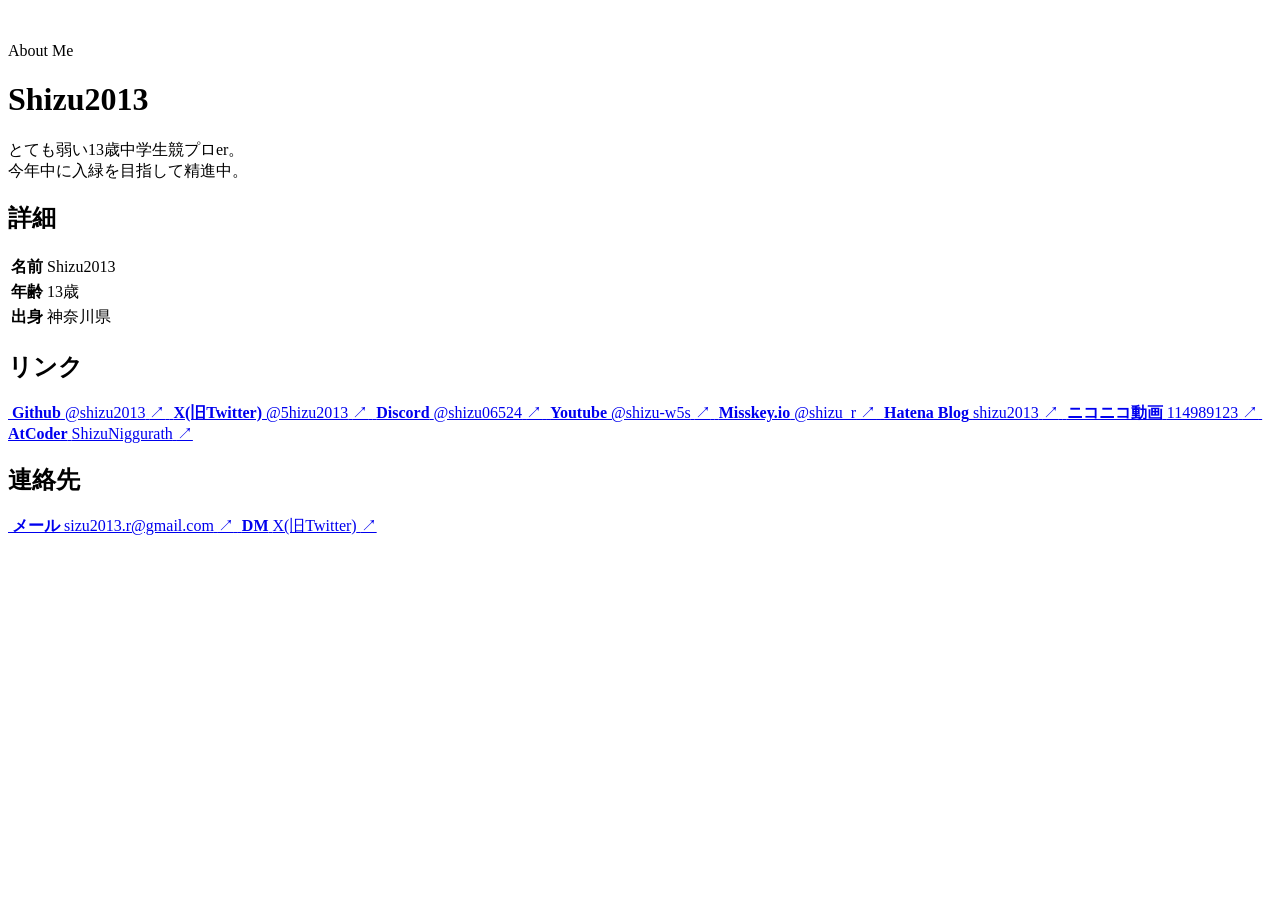
==== index.html @ 533e137e "Create index.html for personal webpage This is a new HTML file that serves as a personal webpage, de" ====
<!DOCTYPE html>
<html lang="ja">
<head>
    <meta charset="UTF-8">
    <meta name="viewport" content="width=device-width, initial-scale=1.0">
    <title>About Me</title>
    <link rel="stylesheet" href="/main.css" />
</head>
<body>
    <header class="hero">
        <img class="hero__icon" src="Image/Shizu2013.png" alt="" />

        <div class="hero__text">
            <p class="hero__label">About Me</p>
            <h1>Shizu2013</h1>
            <p class="hero__tagline">とても弱い13歳中学生競プロer。<br>今年中に入緑を目指して精進中。</p>
        </div>
    </header>

    <div class="aboutme">
        <h2 class="about_label">詳細</h2>
        <table class="about_table">
            <tbody>
                <tr>
                    <th scope="row">名前</th>
                    <td>Shizu2013</td>
                </tr>
                <tr>
                    <th scope="row">年齢</th>
                    <td>13歳</td>
                </tr>
                <tr>
                    <th scope="row">出身</th>
                    <td>神奈川県</td>
                </tr>
            </tbody>
        </table>
    </div>

    <div class="Link">
        <h2 class="Link_label">リンク</h2>

        <a class="account-card" href="https://github.com/shizu2013"
            target="_blank" rel="noopener noreferrer">
            <span class="account-card__icon" aria-hidden="true">
                <img class="account-card__icon" src="Image/github.com-default.ico" alt="" />
            </span>
            <span class="account-card__text">
                <strong class="account-card__site">Github</strong>
                <span class="account-card__name">@shizu2013</span>
            </span>
            <span class="account-card__arrow" aria-hidden="true">↗︎</span>
        </a>
        <a class="account-card" href="https://x.com/5hizu2013"
            target="_blank" rel="noopener noreferrer">
            <span class="account-card__icon" aria-hidden="true">
                <img class="account-card__icon" src="Image/X.png" alt="" />
            </span>
            <span class="account-card__text">
                <strong class="account-card__site">X(旧Twitter)</strong>
                <span class="account-card__name">@5hizu2013</span>
            </span>
            <span class="account-card__arrow" aria-hidden="true">↗︎</span>
        </a>
        <a class="account-card" href="https://discord.com/users/1508091817671921699"
            target="_blank" rel="noopener noreferrer">
            <span class="account-card__icon" aria-hidden="true">
                <img class="account-card__icon" src="Image/Discord.png" alt="" />
            </span>
            <span class="account-card__text">
                <strong class="account-card__site">Discord</strong>
                <span class="account-card__name">@shizu06524</span>
            </span>
            <span class="account-card__arrow" aria-hidden="true">↗︎</span>
        </a>
        <a class="account-card" href="https://www.youtube.com/@shizu-w5s"
            target="_blank" rel="noopener noreferrer">
            <span class="account-card__icon" aria-hidden="true">
                <img class="account-card__icon" src="Image/Youtube.ico" alt="" />
            </span>
            <span class="account-card__text">
                <strong class="account-card__site">Youtube</strong>
                <span class="account-card__name">@shizu-w5s</span>
            </span>
            <span class="account-card__arrow" aria-hidden="true">↗︎</span>
        </a>
        <a class="account-card" href="https://misskey.io/@shizu_r"
            target="_blank" rel="noopener noreferrer">
            <span class="account-card__icon" aria-hidden="true">
                <img class="account-card__icon" src="Image/misskeyio.png" alt="" />
            </span>
            <span class="account-card__text">
                <strong class="account-card__site">Misskey.io</strong>
                <span class="account-card__name">@shizu_r</span>
            </span>
            <span class="account-card__arrow" aria-hidden="true">↗︎</span>
        </a>
        <a class="account-card" href="https://shizu2013.hatenablog.com/"
            target="_blank" rel="noopener noreferrer">
            <span class="account-card__icon" aria-hidden="true">
                <img class="account-card__icon" src="Image/HatenaBlog.png" alt="" />
            </span>
            <span class="account-card__text">
                <strong class="account-card__site">Hatena Blog</strong>
                <span class="account-card__name">shizu2013</span>
            </span>
            <span class="account-card__arrow" aria-hidden="true">↗︎</span>
        </a>
        <a class="account-card" href="https://www.nicovideo.jp/user/144989123"
            target="_blank" rel="noopener noreferrer">
            <span class="account-card__icon" aria-hidden="true">
                <img class="account-card__icon" src="Image/niconico.png" alt="" />
            </span>
            <span class="account-card__text">
                <strong class="account-card__site">ニコニコ動画</strong>
                <span class="account-card__name">114989123</span>
            </span>
            <span class="account-card__arrow" aria-hidden="true">↗︎</span>
        </a>
        <a class="account-card" href="https://atcoder.jp/users/ShizuNiggurath"
            target="_blank" rel="noopener noreferrer">
            <span class="account-card__icon" aria-hidden="true">
                <img class="account-card__icon" src="Image/AtCoder.png" alt="" />
            </span>
            <span class="account-card__text">
                <strong class="account-card__site">AtCoder</strong>
                <span class="account-card__name">ShizuNiggurath</span>
            </span>
            <span class="account-card__arrow" aria-hidden="true">↗︎</span>
        </a>
    </div>

    <div class="contact">
        <h2>連絡先</h2>
        <a class="account-card" href="mailto:sizu2013.r@gmail.com"
            target="_blank" rel="noopener noreferrer">
            <span class="account-card__icon" aria-hidden="true">
                <img class="account-card__icon" src="Image/mail_24.png" alt="" />
            </span>
            <span class="account-card__text">
                <strong class="account-card__site">メール</strong>
                <span class="account-card__name">sizu2013.r@gmail.com</span>
            </span>
            <span class="account-card__arrow" aria-hidden="true">↗︎</span>
        </a>
        <a class="account-card" href="https://x.com/5hizu2013"
            target="_blank" rel="noopener noreferrer">
            <span class="account-card__icon" aria-hidden="true">
                <img class="account-card__icon" src="Image/mail_24.png" alt="" />
            </span>
            <span class="account-card__text">
                <strong class="account-card__site">DM</strong>
                <span class="account-card__name">X(旧Twitter)</span>
            </span>
            <span class="account-card__arrow" aria-hidden="true">↗︎</span>
        </a>
    </div>
</body>
</html>
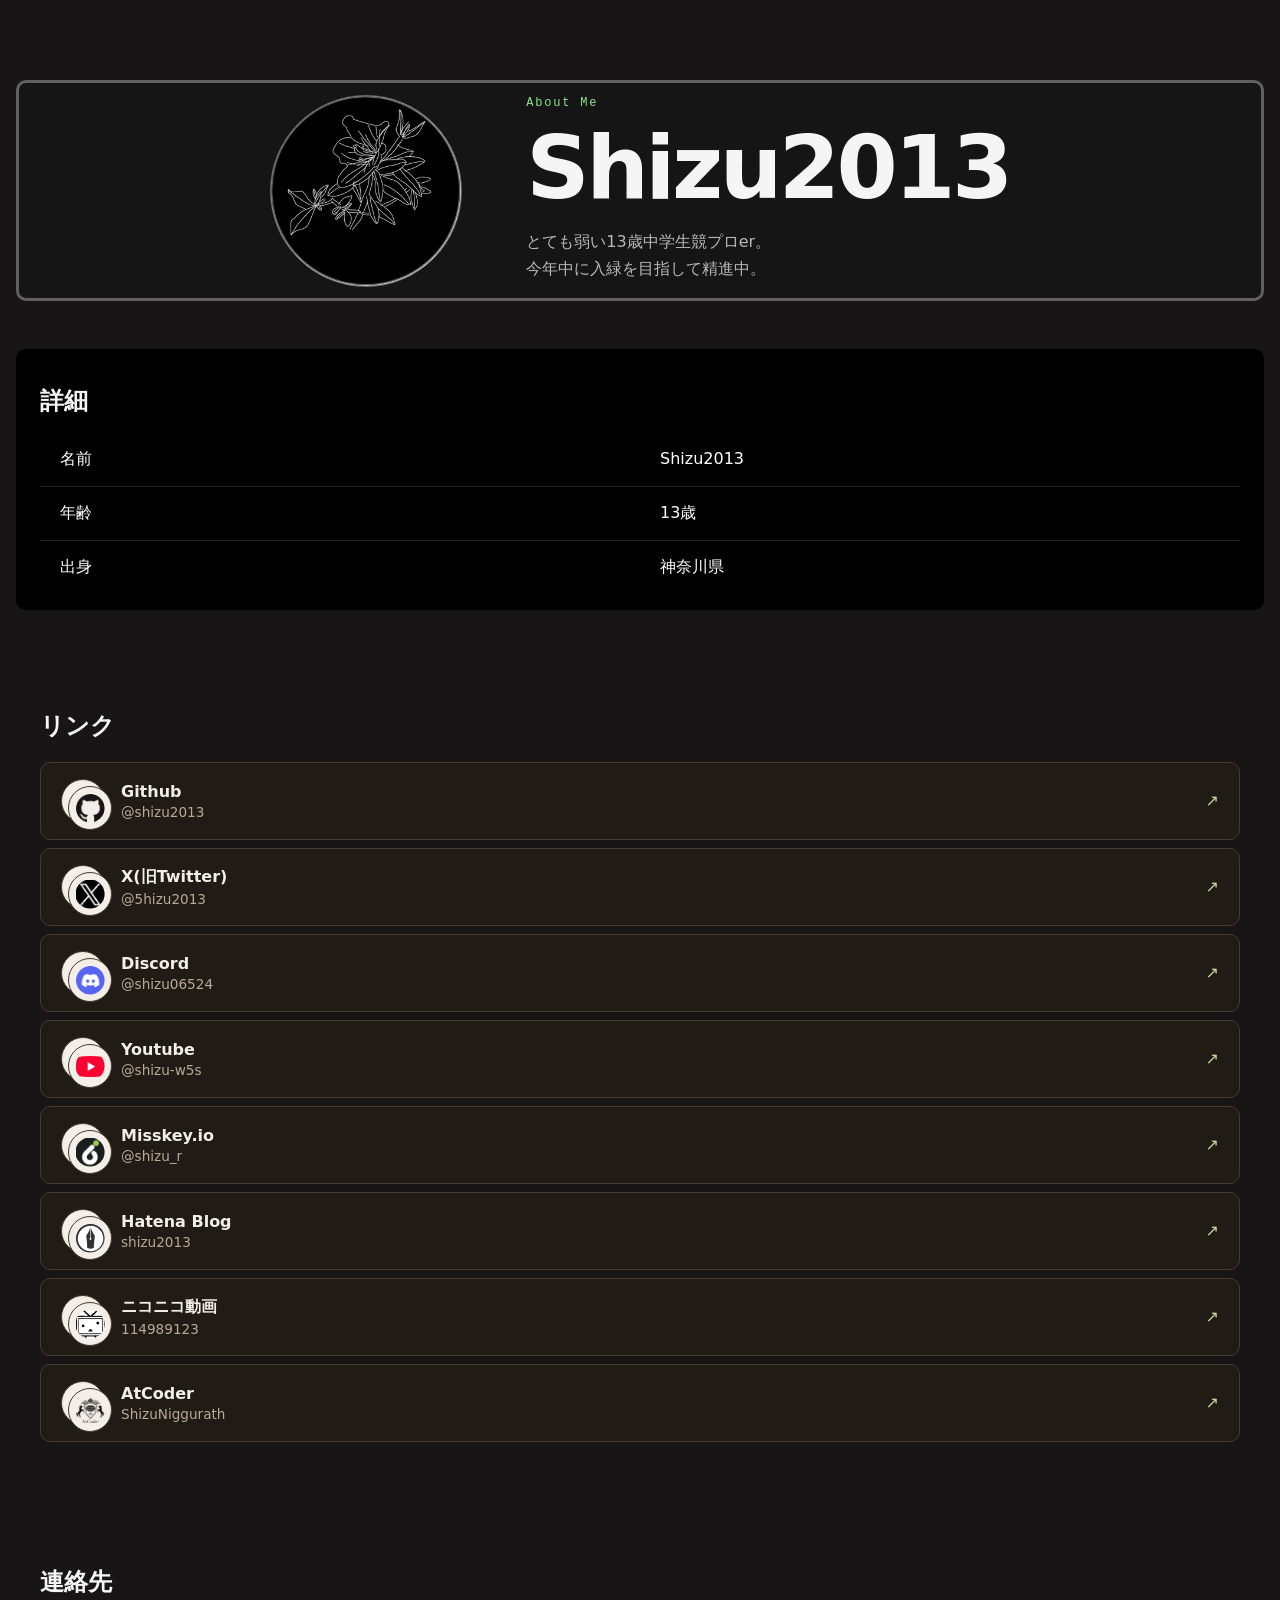
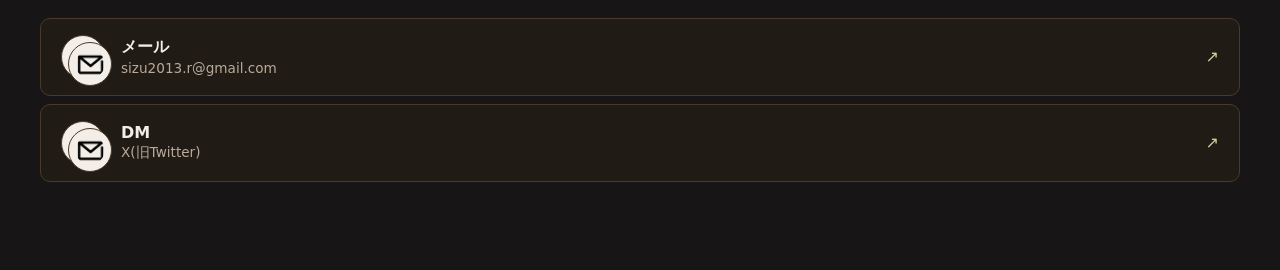
==== commit 958c71a9: "Update stylesheet link path in index.html" ====
--- a/index.html
+++ b/index.html
@@ -4,7 +4,7 @@
     <meta charset="UTF-8">
     <meta name="viewport" content="width=device-width, initial-scale=1.0">
     <title>About Me</title>
-    <link rel="stylesheet" href="/main.css" />
+    <link rel="stylesheet" href="./main.css" />
 </head>
 <body>
     <header class="hero">
--- a/main.css
+++ b/main.css
@@ -0,0 +1,172 @@
+* {
+    box-sizing: border-box;
+}
+
+.hero {
+    display: flex;
+    align-items: center;
+    gap: clamp(1.5rem, 5vw, 4rem);
+    width: min(100% - 2rem);
+    margin: 5rem auto 3rem;
+    padding: 0 1.5rem;
+    justify-content: center;
+    border: solid 3px #606060;
+    border-radius: 10px;
+    background: #151515;
+}
+
+.hero__icon {
+    width: clamp(6rem, 20vw, 12rem);
+    aspect-ratio: 1;
+    object-fit: cover;
+    border: 1px solid #666;
+    border-radius: 50%;
+}
+
+.hero__text h1 {
+    margin: 0;
+    color: #f5f5f5;
+    font-size: clamp(2.5rem, 8vw, 5.5rem);
+    line-height: 1;
+    letter-spacing: -0.04em;
+}
+
+.hero__label {
+    color: #8be28b;
+    font: 0.75rem/1.4 monospace;
+    letter-spacing: 0.15em;
+}
+
+.hero__tagline {
+    color: #b8b8b8;
+    line-height: 1.7;
+}
+
+.aboutme {
+    width: calc(100% - 2rem);
+    margin: 0 auto 4rem;
+    padding: 1rem 1.5rem;
+    background: #000000;
+    border: 0px solid #493a2d;
+    border-radius: 10px;
+}
+
+.about_label {
+    margin-bottom: 1rem;
+}
+
+.about_table {
+    width: 100%;
+    border-collapse: collapse;
+    background: transparent;
+    border: 0;
+}
+
+.about_table th,
+.about_table td {
+    padding: 1rem 1.25rem;
+    border: 0;
+    border-bottom: 1px solid #252525;
+    text-align: left;
+    vertical-align: top;
+}
+
+.about_table th {
+    width: 50%;
+    color: #FFFFFF;
+    font-weight: 500;
+}
+
+.about_table td {
+    color: #FFFFFF;
+}
+
+.about_table tr:last-child th,
+.about_table tr:last-child td {
+    border-bottom: 0;
+}
+
+@media (max-width: 560px) {
+    .about_table th,
+    .about_table td {
+        padding: 0.8rem;
+    }
+}
+
+.Link {
+    width: calc(100% - 2rem);
+    margin: 0 auto 4rem;
+    padding: 1rem 1.5rem;
+}
+
+.account-card {
+    display: flex;
+    align-items: center;
+    gap: 1rem;
+    padding: 1rem 1.25rem;
+    margin-block: 0.5rem;
+    color: #f3eee7;
+    text-decoration: none;
+    background: #211b16;
+    border: 1px solid #493a2d;
+    border-radius: 10px;
+}
+
+.account-card__icon {
+    width: 2.75rem;
+    height: 2.75rem;
+    padding: 0.4rem;
+    object-fit: contain;
+    background: #f3eee7;
+    border: 1px solid #493a2d;
+    border-radius: 50%;
+}
+
+.account-card__text {
+    display: grid;
+    gap: 0.15rem;
+}
+
+.account-card__name {
+    color: #b8aa9a;
+    font-size: 0.85rem;
+}
+
+.account-card__arrow {
+    margin-left: auto;
+    color: #c5d59c;
+}
+
+.account-card:hover {
+    background: #292119;
+    border-color: #c5d59c;
+}
+
+.contact {
+    width: calc(100% - 2rem);
+    margin: 0 auto 4rem;
+    padding: 1rem 1.5rem;
+}
+
+body {
+    margin: 0;
+    background: #171515;
+    color: #f5f5f5;
+    font-family: system-ui, sans-serif;
+}
+
+@media (max-width: 560px) {
+    .hero {
+        align-items: flex-start;
+        gap: 1rem;
+        margin-top: 3rem;
+    }
+
+    .hero__icon {
+        width: 5rem;
+    }
+
+    .hero__text h1 {
+        font-size: clamp(2rem, 9vw, 3rem);
+    }
+}
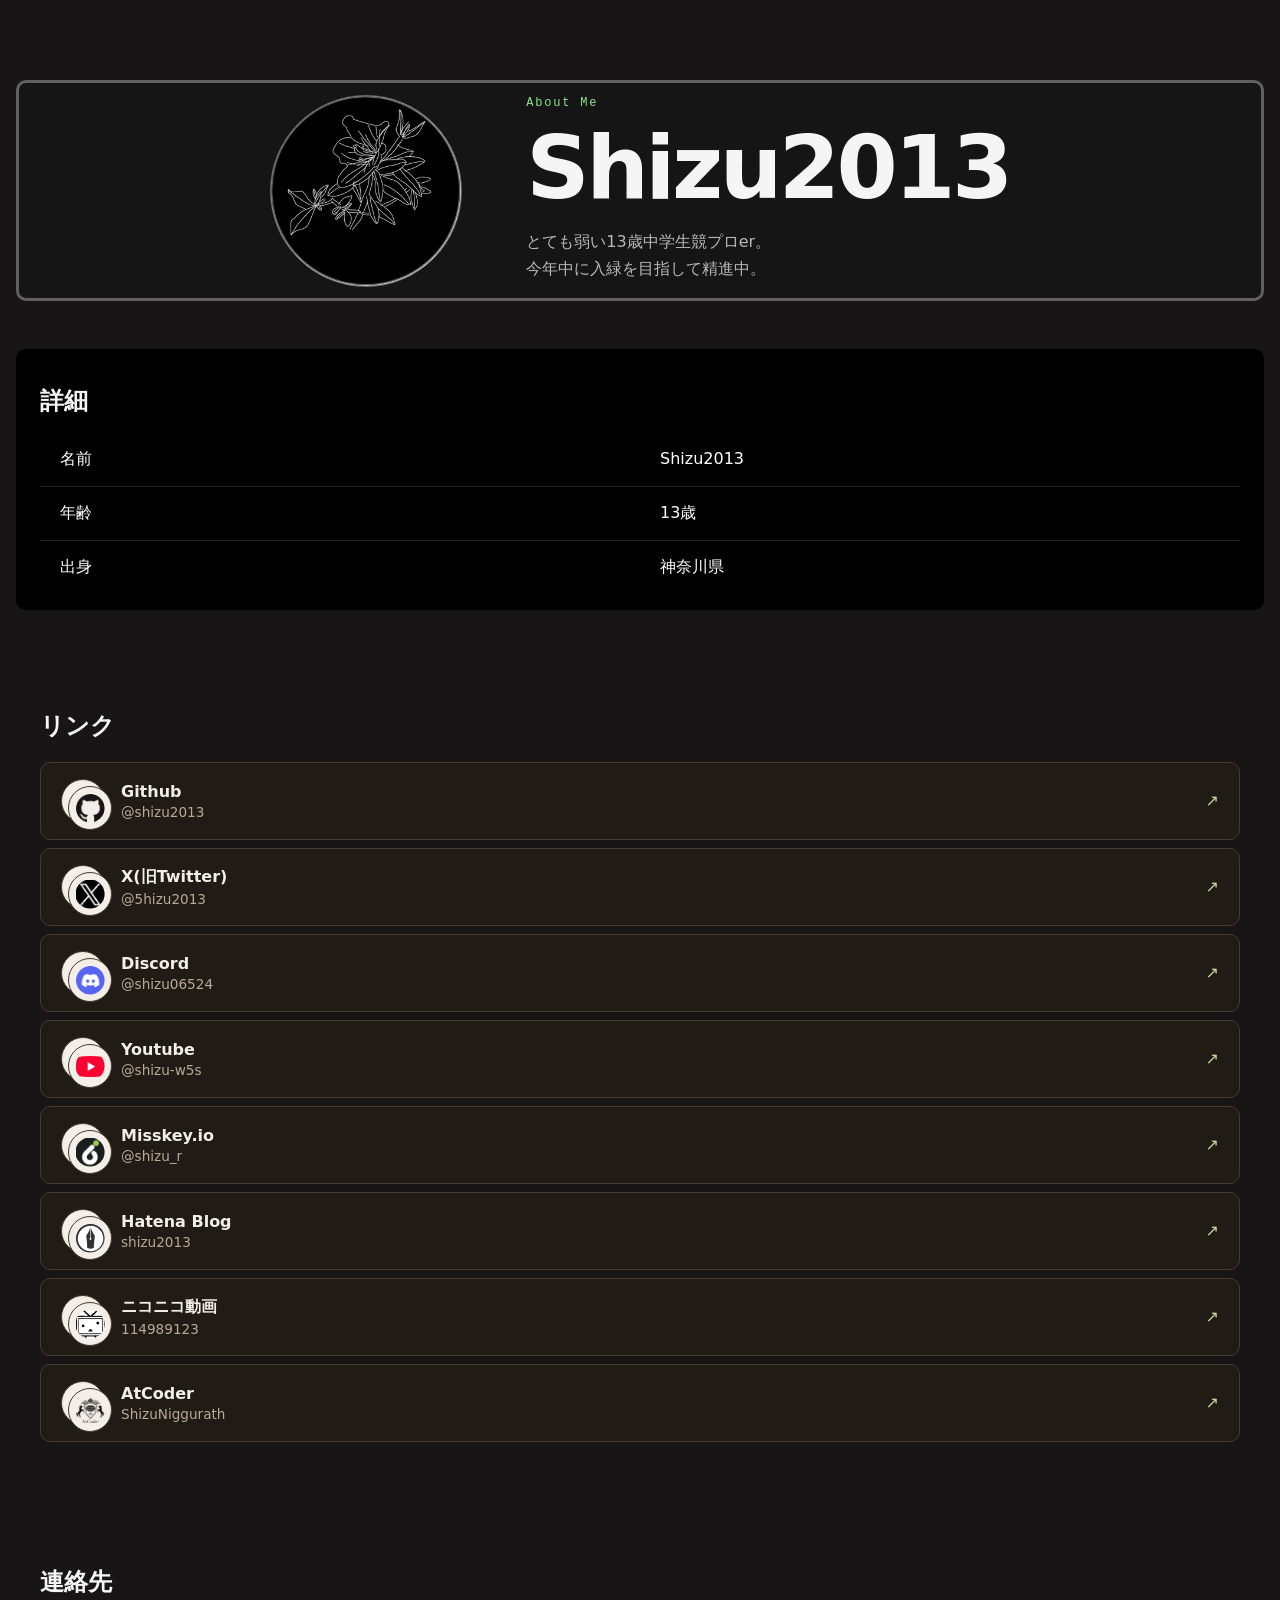
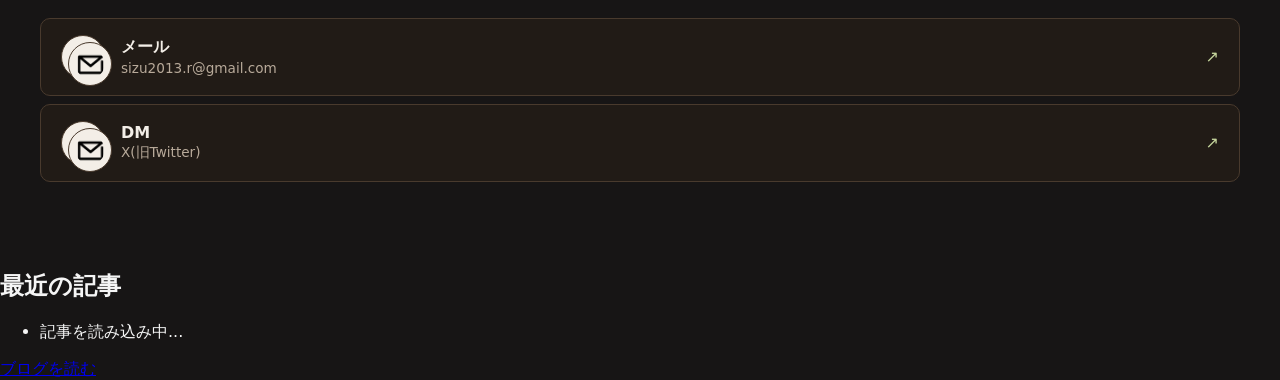
==== commit 4502c6b1: "Modify index.html for stylesheet path and blog section Updated stylesheet link to use absolute path " ====
--- a/index.html
+++ b/index.html
@@ -4,7 +4,7 @@
     <meta charset="UTF-8">
     <meta name="viewport" content="width=device-width, initial-scale=1.0">
     <title>About Me</title>
-    <link rel="stylesheet" href="./main.css" />
+    <link rel="stylesheet" href="/main.css" />
 </head>
 <body>
     <header class="hero">
@@ -155,5 +155,16 @@
             <span class="account-card__arrow" aria-hidden="true">↗︎</span>
         </a>
     </div>
+
+    <section class="blog">
+        <h2>最近の記事</h2>
+        <ul id="blog-list">
+            <li>記事を読み込み中...</li>
+        </ul>
+        <a href="https://shizu2013.hatenablog.com">ブログを読む</a>
+    </section>
+
+    <script src="./blog.js" defer></script>
+
 </body>
 </html>
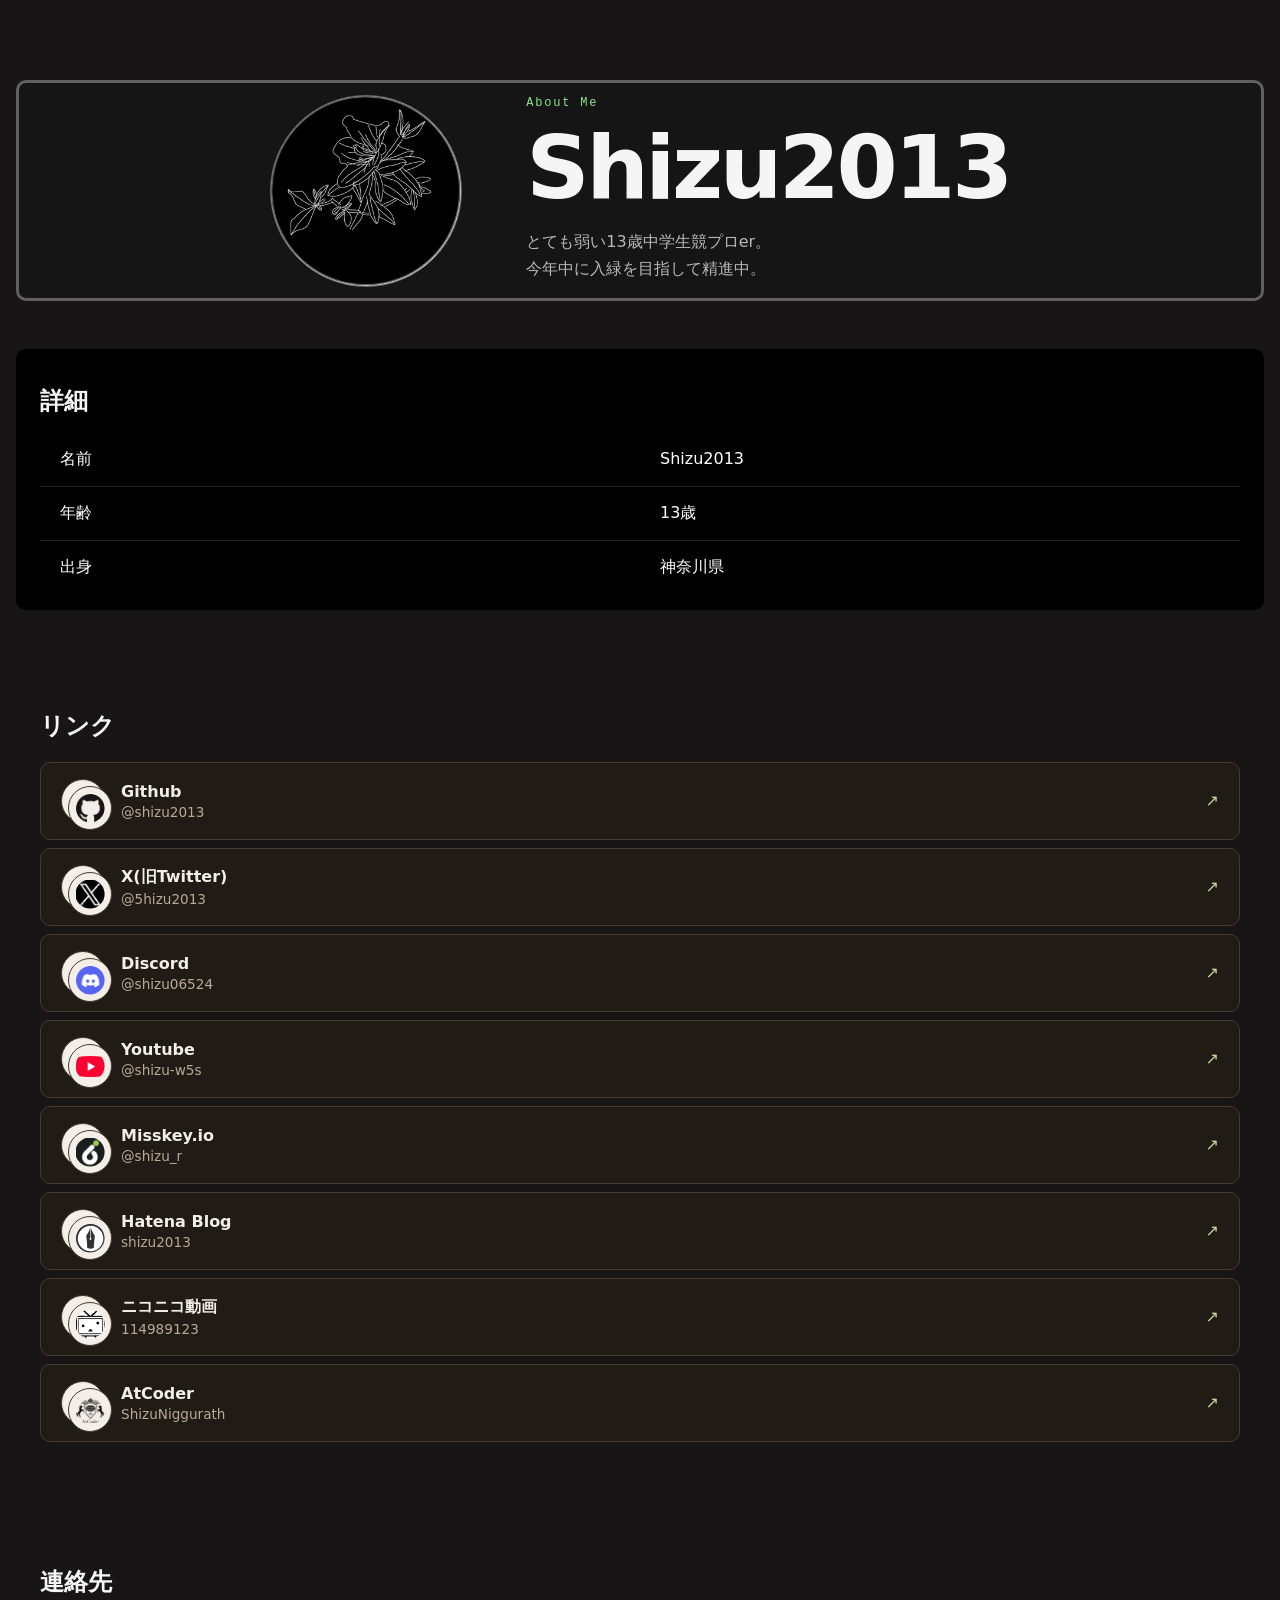
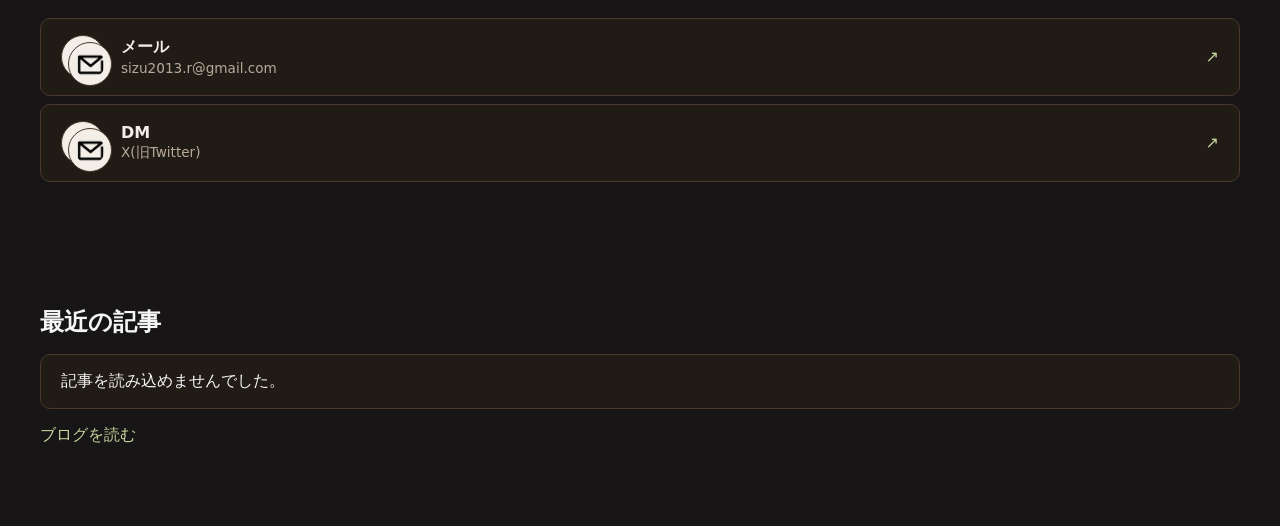
==== commit 51f7f9ea: "Update stylesheet link path in index.html" ====
--- a/index.html
+++ b/index.html
@@ -4,7 +4,7 @@
     <meta charset="UTF-8">
     <meta name="viewport" content="width=device-width, initial-scale=1.0">
     <title>About Me</title>
-    <link rel="stylesheet" href="/main.css" />
+    <link rel="stylesheet" href="./main.css" />
 </head>
 <body>
     <header class="hero">
--- a/main.css
+++ b/main.css
@@ -148,6 +148,73 @@
     padding: 1rem 1.5rem;
 }
 
+.blog {
+    width: calc(100% - 2rem);
+    margin: 0 auto 4rem;
+    padding: 1rem 1.5rem;
+}
+
+.blog h2 {
+    margin-bottom: 1rem;
+}
+
+#blog-list {
+    margin: 0 0 1rem;
+    padding: 0;
+    list-style: none;
+    background: #211b16;
+    border: 1px solid #493a2d;
+    border-radius: 10px;
+}
+
+#blog-list li {
+    display: flex;
+    align-items: baseline;
+    justify-content: space-between;
+    gap: 1rem;
+    padding: 1rem 1.25rem;
+    border-bottom: 1px solid #493a2d;
+}
+
+#blog-list li:last-child {
+    border-bottom: 0;
+}
+
+#blog-list a,
+.blog > a {
+    color: #f3eee7;
+    text-decoration: none;
+}
+
+#blog-list a:hover,
+.blog > a:hover {
+    color: #c5d59c;
+}
+
+#blog-list time {
+    flex-shrink: 0;
+    color: #b8aa9a;
+    font-size: 0.8rem;
+}
+
+.blog > a {
+    display: inline-block;
+    color: #c5d59c;
+}
+
+@media (max-width: 560px) {
+    .blog {
+        padding-inline: 1rem;
+    }
+
+    #blog-list li {
+        align-items: flex-start;
+        flex-direction: column;
+        gap: 0.25rem;
+        padding: 0.9rem 1rem;
+    }
+}
+
 body {
     margin: 0;
     background: #171515;
